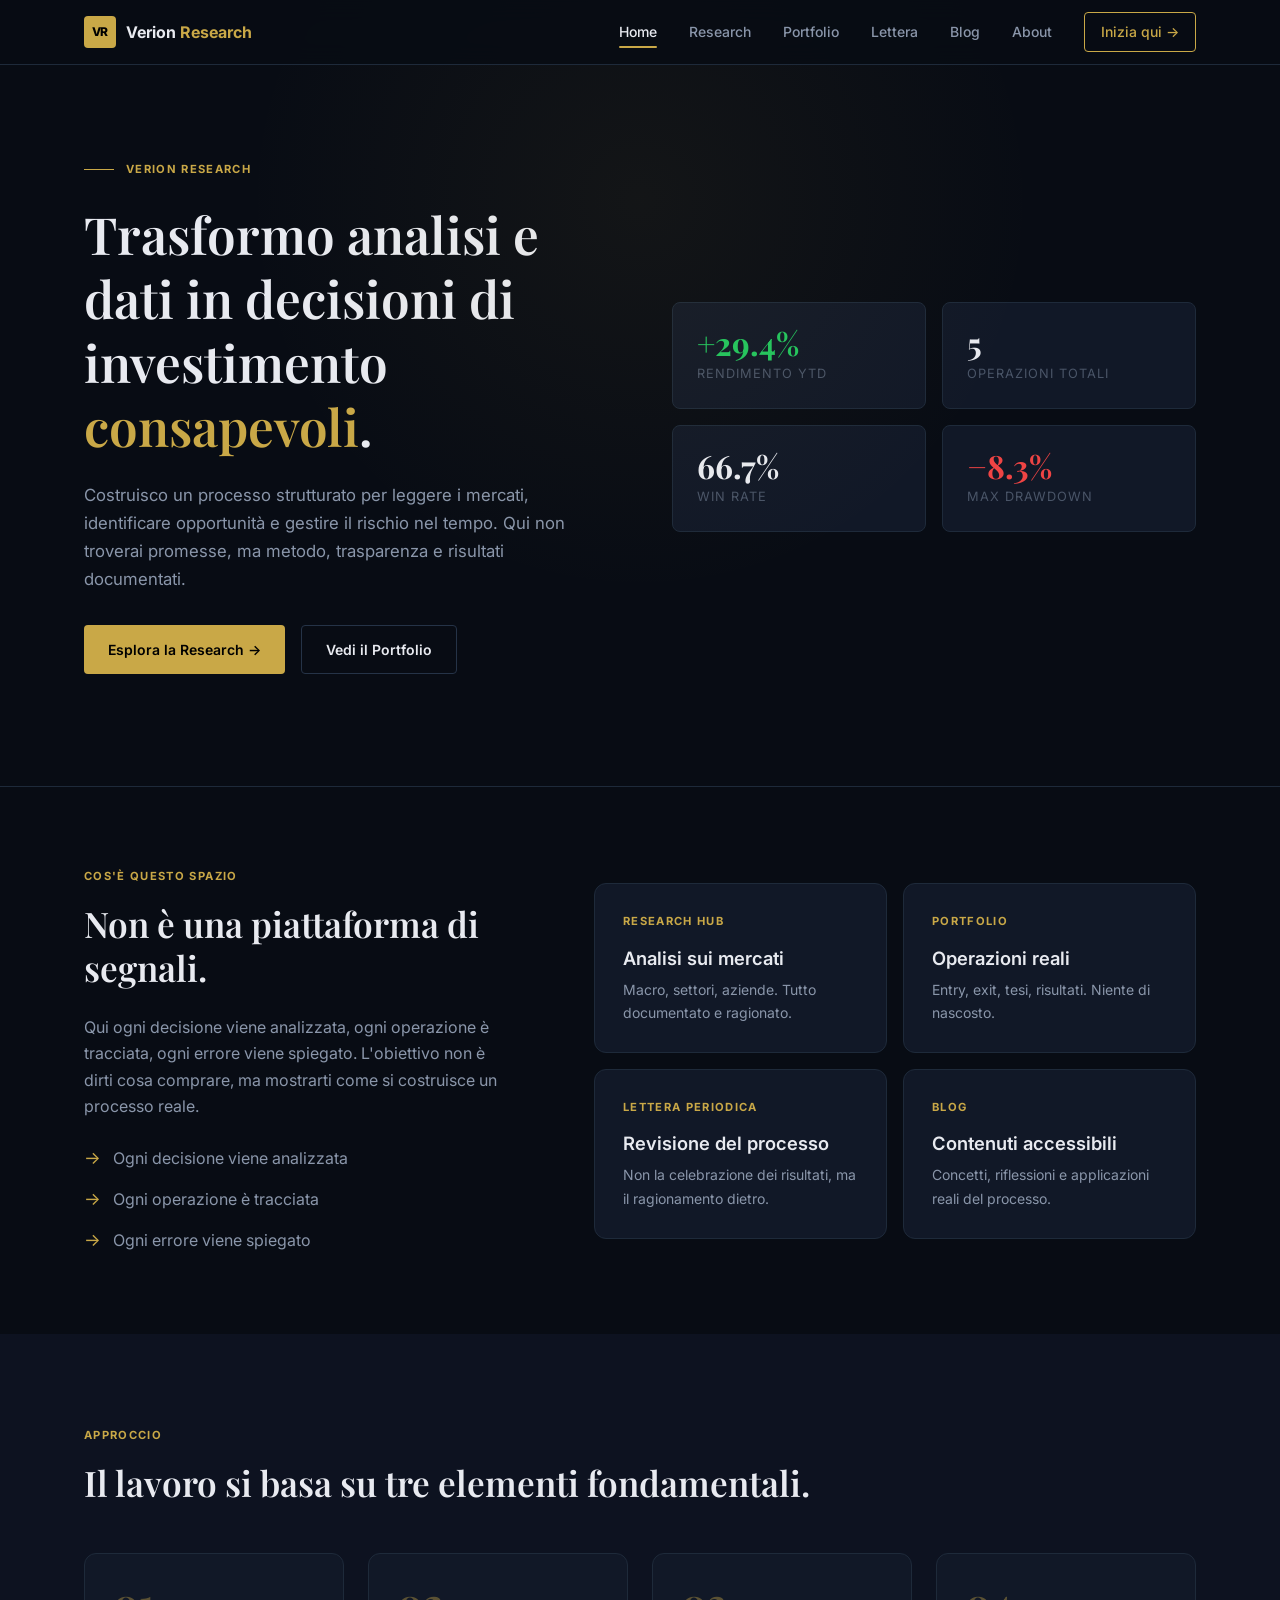
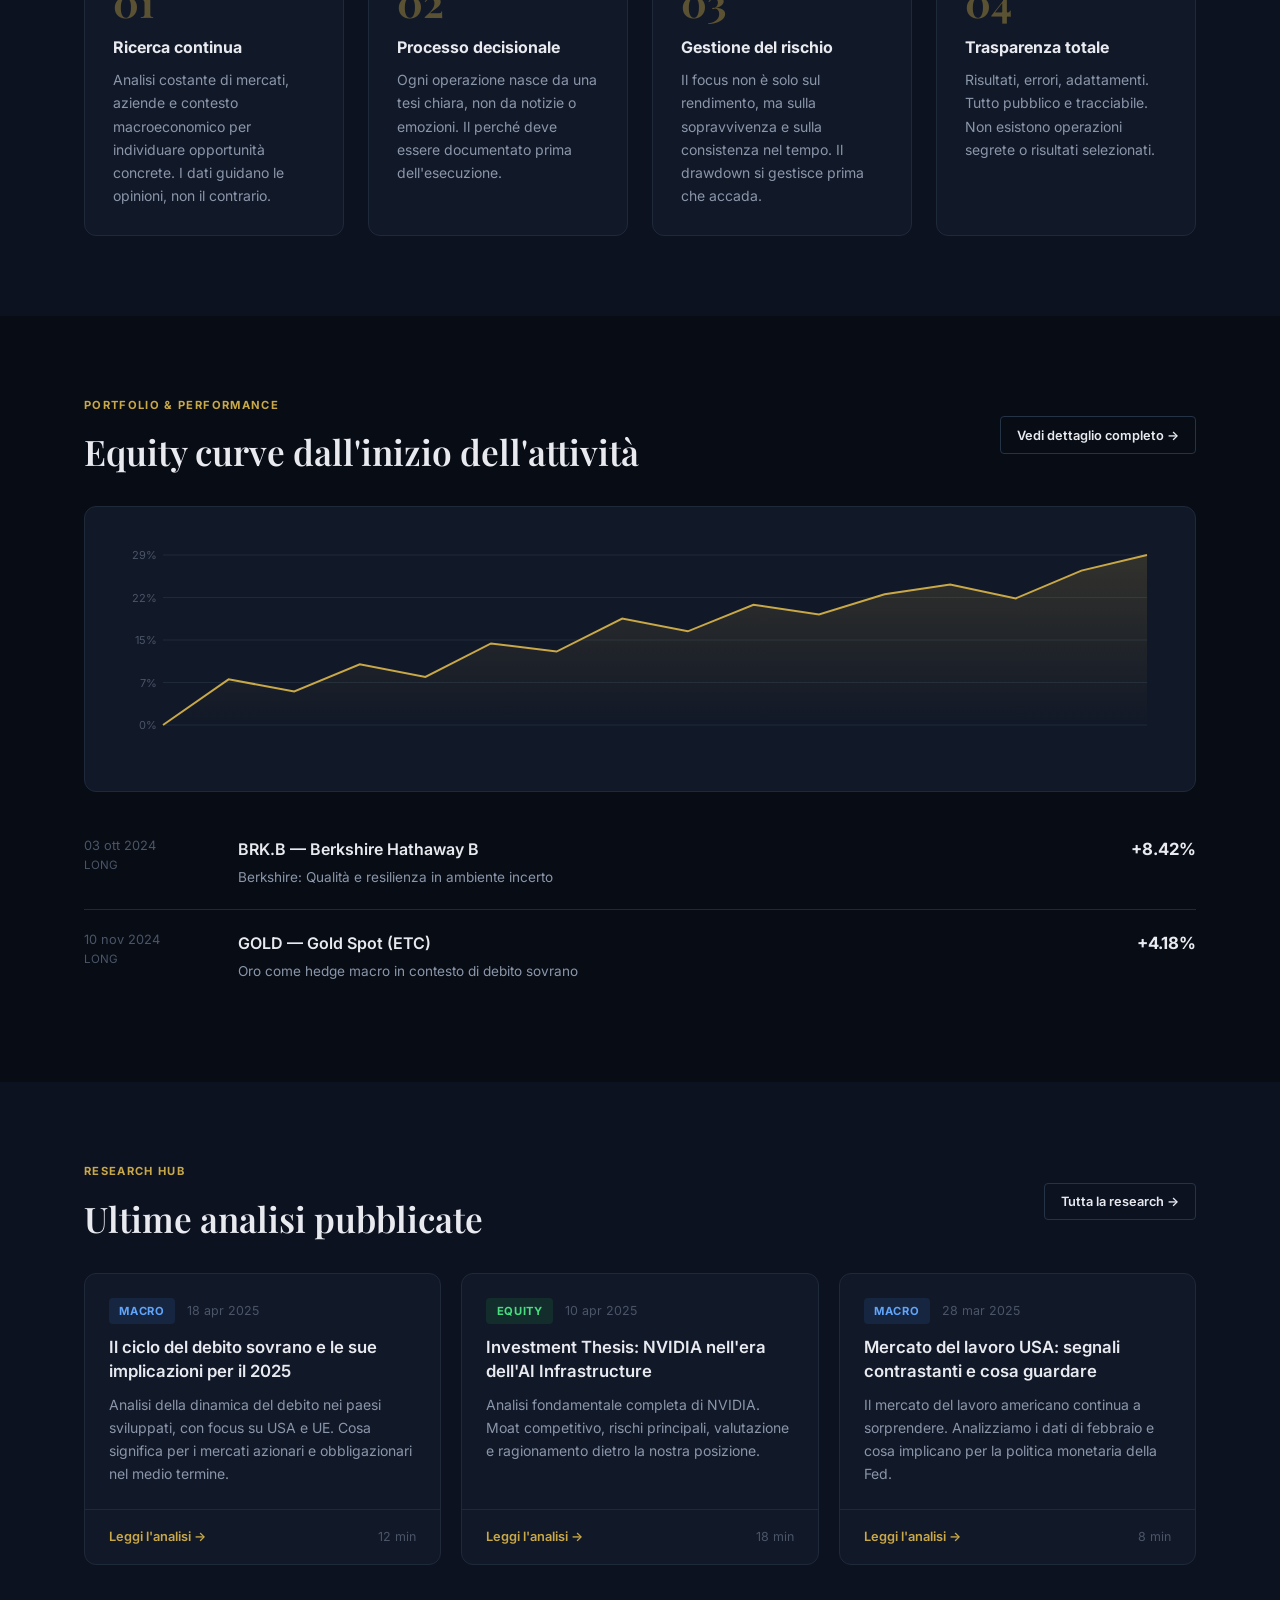
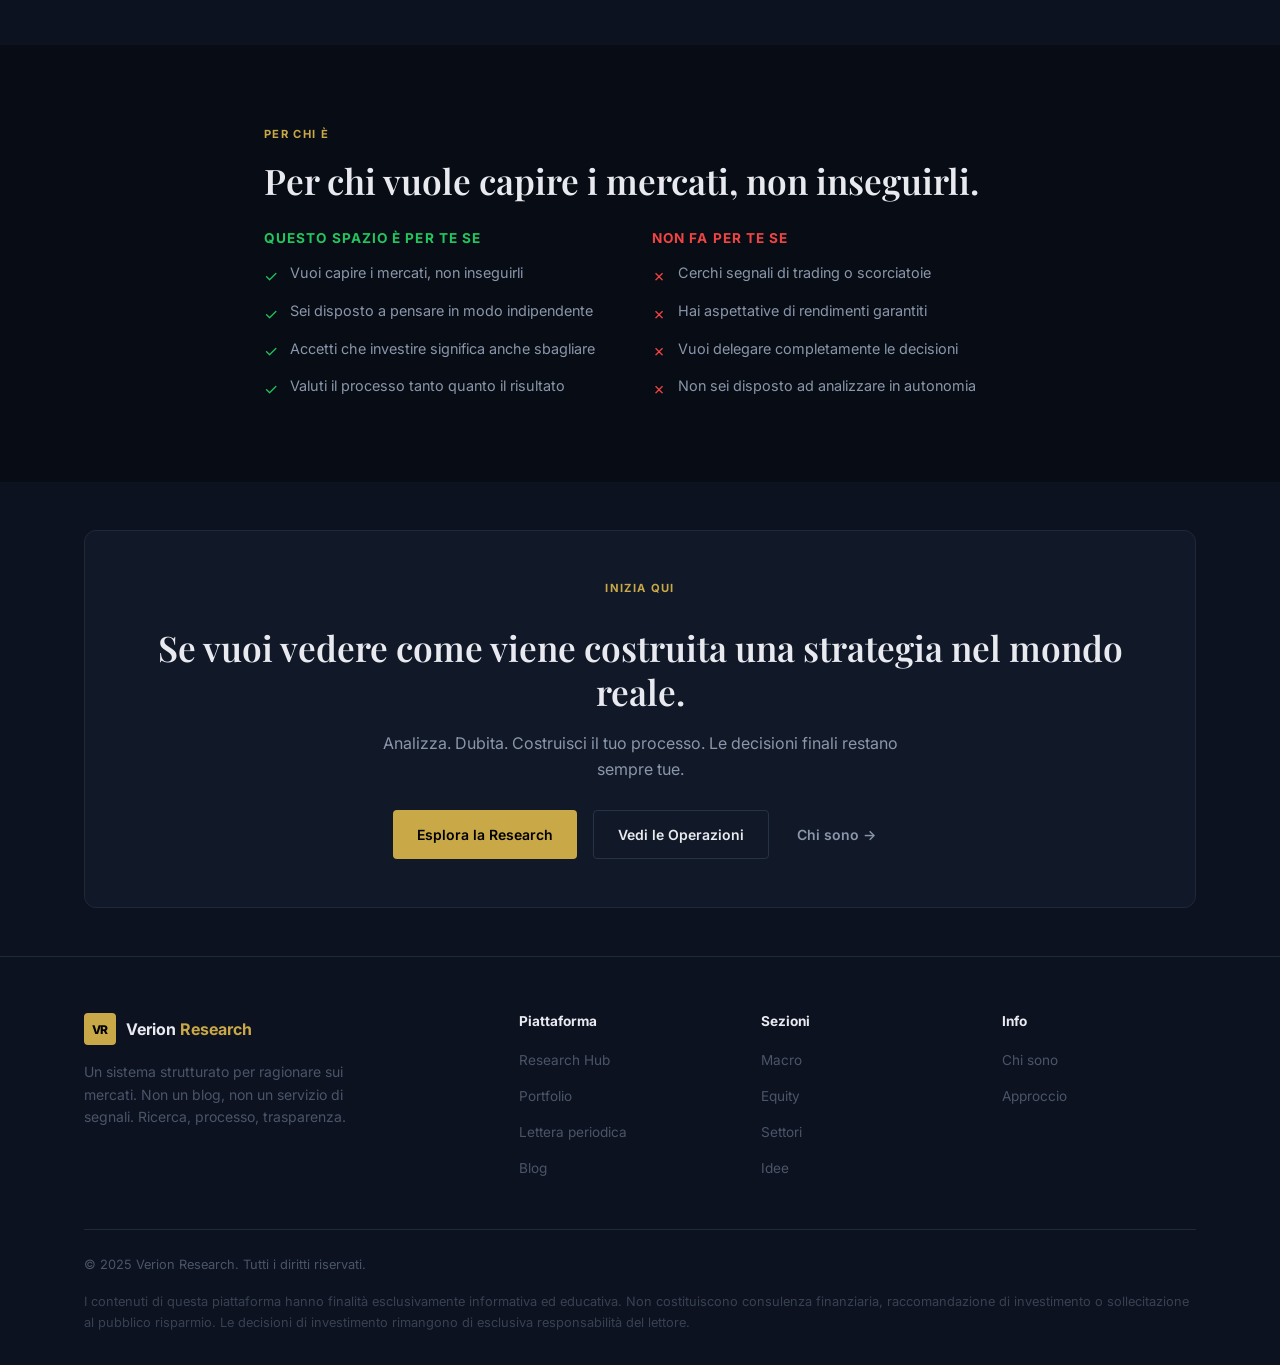
==== index.html @ 337a1dac "Initial commit: Verion Research platform Complete static site with Home, Research Hub, Portfolio, Ne" ====
<!DOCTYPE html>
<html lang="it">
<head>
  <meta charset="UTF-8">
  <meta name="viewport" content="width=device-width, initial-scale=1.0">
  <title>Verion Research — Analisi, Processo, Trasparenza</title>
  <meta name="description" content="Trasformo analisi e dati in decisioni di investimento consapevoli. Processo strutturato, trasparenza totale, risultati documentati.">
  <link rel="preconnect" href="https://fonts.googleapis.com">
  <link rel="preconnect" href="https://fonts.gstatic.com" crossorigin>
  <link href="https://fonts.googleapis.com/css2?family=Inter:wght@400;500;600;700&family=Playfair+Display:wght@600;700&display=swap" rel="stylesheet">
  <link rel="stylesheet" href="css/style.css">
</head>
<body>

<!-- ══ NAVBAR ══ -->
<nav class="navbar">
  <div class="container navbar__inner">
    <a href="index.html" class="navbar__logo">
      <div class="navbar__logo-mark">VR</div>
      <span class="navbar__brand">Verion <span>Research</span></span>
    </a>
    <div class="navbar__links">
      <a href="index.html">Home</a>
      <a href="research.html">Research</a>
      <a href="portfolio.html">Portfolio</a>
      <a href="newsletter.html">Lettera</a>
      <a href="blog.html">Blog</a>
      <a href="about.html">About</a>
      <a href="research.html" class="navbar__cta">Inizia qui →</a>
    </div>
    <button class="navbar__toggle" aria-label="Apri menu" aria-expanded="false">
      <span></span><span></span><span></span>
    </button>
  </div>
</nav>

<!-- ══ HERO ══ -->
<section class="hero">
  <div class="container hero__grid">
    <div class="hero__content">
      <div class="hero__eyebrow">
        <span class="label">Verion Research</span>
      </div>
      <h1 class="hero__title">
        Trasformo analisi e dati in decisioni di investimento <em>consapevoli</em>.
      </h1>
      <p class="hero__desc">
        Costruisco un processo strutturato per leggere i mercati, identificare opportunità e gestire il rischio nel tempo.
        Qui non troverai promesse, ma metodo, trasparenza e risultati documentati.
      </p>
      <div class="hero__actions">
        <a href="research.html" class="btn btn--primary">Esplora la Research →</a>
        <a href="portfolio.html" class="btn btn--outline">Vedi il Portfolio</a>
      </div>
    </div>
    <div>
      <div class="hero__stats">
        <div class="hero__stat-card">
          <div class="hero__stat-value positive" id="hs-return">+29.4%</div>
          <div class="hero__stat-label">Rendimento YTD</div>
        </div>
        <div class="hero__stat-card">
          <div class="hero__stat-value" id="hs-ops">5</div>
          <div class="hero__stat-label">Operazioni totali</div>
        </div>
        <div class="hero__stat-card">
          <div class="hero__stat-value" id="hs-wr">66.7%</div>
          <div class="hero__stat-label">Win rate</div>
        </div>
        <div class="hero__stat-card">
          <div class="hero__stat-value negative" id="hs-dd">−8.3%</div>
          <div class="hero__stat-label">Max drawdown</div>
        </div>
      </div>
    </div>
  </div>
</section>

<!-- ══ WHAT YOU FIND ══ -->
<section class="section" style="border-top:1px solid var(--border)">
  <div class="container">
    <div style="display:grid;grid-template-columns:1fr 1.4fr;gap:5rem;align-items:center">
      <div>
        <p class="label mb-2">Cos'è questo spazio</p>
        <h2>Non è una piattaforma di segnali.</h2>
        <p class="mt-3">
          Qui ogni decisione viene analizzata, ogni operazione è tracciata, ogni errore viene spiegato.
          L'obiettivo non è dirti cosa comprare, ma mostrarti come si costruisce un processo reale.
        </p>
        <div class="mt-3" style="display:flex;flex-direction:column;gap:.75rem">
          <div style="display:flex;align-items:center;gap:.75rem">
            <span style="color:var(--accent);font-size:1.1rem">→</span>
            <span style="color:var(--text-secondary)">Ogni decisione viene analizzata</span>
          </div>
          <div style="display:flex;align-items:center;gap:.75rem">
            <span style="color:var(--accent);font-size:1.1rem">→</span>
            <span style="color:var(--text-secondary)">Ogni operazione è tracciata</span>
          </div>
          <div style="display:flex;align-items:center;gap:.75rem">
            <span style="color:var(--accent);font-size:1.1rem">→</span>
            <span style="color:var(--text-secondary)">Ogni errore viene spiegato</span>
          </div>
        </div>
      </div>
      <div class="card-grid card-grid--2" style="gap:1rem">
        <div class="card">
          <div class="label mb-2">Research Hub</div>
          <h3 style="margin-bottom:.5rem">Analisi sui mercati</h3>
          <p style="font-size:.875rem;max-width:100%">Macro, settori, aziende. Tutto documentato e ragionato.</p>
        </div>
        <div class="card">
          <div class="label mb-2">Portfolio</div>
          <h3 style="margin-bottom:.5rem">Operazioni reali</h3>
          <p style="font-size:.875rem;max-width:100%">Entry, exit, tesi, risultati. Niente di nascosto.</p>
        </div>
        <div class="card">
          <div class="label mb-2">Lettera periodica</div>
          <h3 style="margin-bottom:.5rem">Revisione del processo</h3>
          <p style="font-size:.875rem;max-width:100%">Non la celebrazione dei risultati, ma il ragionamento dietro.</p>
        </div>
        <div class="card">
          <div class="label mb-2">Blog</div>
          <h3 style="margin-bottom:.5rem">Contenuti accessibili</h3>
          <p style="font-size:.875rem;max-width:100%">Concetti, riflessioni e applicazioni reali del processo.</p>
        </div>
      </div>
    </div>
  </div>
</section>

<!-- ══ PHILOSOPHY PILLARS ══ -->
<section class="section" style="background:var(--bg-secondary)">
  <div class="container">
    <div class="section-header">
      <p class="label">Approccio</p>
      <h2 class="mt-2">Il lavoro si basa su tre elementi fondamentali.</h2>
    </div>
    <div class="pillars">
      <div class="pillar">
        <div class="pillar__num">01</div>
        <div class="pillar__title">Ricerca continua</div>
        <div class="pillar__desc">Analisi costante di mercati, aziende e contesto macroeconomico per individuare opportunità concrete. I dati guidano le opinioni, non il contrario.</div>
      </div>
      <div class="pillar">
        <div class="pillar__num">02</div>
        <div class="pillar__title">Processo decisionale</div>
        <div class="pillar__desc">Ogni operazione nasce da una tesi chiara, non da notizie o emozioni. Il perché deve essere documentato prima dell'esecuzione.</div>
      </div>
      <div class="pillar">
        <div class="pillar__num">03</div>
        <div class="pillar__title">Gestione del rischio</div>
        <div class="pillar__desc">Il focus non è solo sul rendimento, ma sulla sopravvivenza e sulla consistenza nel tempo. Il drawdown si gestisce prima che accada.</div>
      </div>
      <div class="pillar">
        <div class="pillar__num">04</div>
        <div class="pillar__title">Trasparenza totale</div>
        <div class="pillar__desc">Risultati, errori, adattamenti. Tutto pubblico e tracciabile. Non esistono operazioni segrete o risultati selezionati.</div>
      </div>
    </div>
  </div>
</section>

<!-- ══ EQUITY CURVE PREVIEW ══ -->
<section class="section">
  <div class="container">
    <div style="display:flex;align-items:center;justify-content:space-between;margin-bottom:2rem;flex-wrap:wrap;gap:1rem">
      <div>
        <p class="label">Portfolio &amp; Performance</p>
        <h2 class="mt-2">Equity curve dall'inizio dell'attività</h2>
      </div>
      <a href="portfolio.html" class="btn btn--outline btn--sm">Vedi dettaglio completo →</a>
    </div>
    <div class="chart-container">
      <svg id="equity-curve" class="equity-svg"></svg>
    </div>
    <div style="margin-top:1.5rem">
      <div id="home-positions">
        <div class="chart-placeholder">Caricamento posizioni aperte…</div>
      </div>
    </div>
  </div>
</section>

<!-- ══ RECENT RESEARCH ══ -->
<section class="section" style="background:var(--bg-secondary)">
  <div class="container">
    <div style="display:flex;align-items:center;justify-content:space-between;margin-bottom:2rem;flex-wrap:wrap;gap:1rem">
      <div>
        <p class="label">Research Hub</p>
        <h2 class="mt-2">Ultime analisi pubblicate</h2>
      </div>
      <a href="research.html" class="btn btn--outline btn--sm">Tutta la research →</a>
    </div>
    <div class="card-grid card-grid--3" id="home-articles">
      <!-- Loaded via JS -->
      <div class="chart-placeholder" style="height:200px;grid-column:1/-1">Caricamento articoli…</div>
    </div>
  </div>
</section>

<!-- ══ FOR WHOM ══ -->
<section class="section">
  <div class="container" style="max-width:800px">
    <p class="label mb-2">Per chi è</p>
    <h2 style="margin-bottom:1.5rem">Per chi vuole capire i mercati, non inseguirli.</h2>
    <div style="display:grid;grid-template-columns:1fr 1fr;gap:1.5rem">
      <div>
        <div style="color:var(--positive);font-weight:700;margin-bottom:.75rem;font-size:.85rem;text-transform:uppercase;letter-spacing:.08em">Questo spazio è per te se</div>
        <div style="display:flex;flex-direction:column;gap:.6rem">
          <div style="display:flex;gap:.75rem;align-items:flex-start">
            <span style="color:var(--positive);margin-top:.1rem">✓</span>
            <span style="color:var(--text-secondary);font-size:.9rem">Vuoi capire i mercati, non inseguirli</span>
          </div>
          <div style="display:flex;gap:.75rem;align-items:flex-start">
            <span style="color:var(--positive);margin-top:.1rem">✓</span>
            <span style="color:var(--text-secondary);font-size:.9rem">Sei disposto a pensare in modo indipendente</span>
          </div>
          <div style="display:flex;gap:.75rem;align-items:flex-start">
            <span style="color:var(--positive);margin-top:.1rem">✓</span>
            <span style="color:var(--text-secondary);font-size:.9rem">Accetti che investire significa anche sbagliare</span>
          </div>
          <div style="display:flex;gap:.75rem;align-items:flex-start">
            <span style="color:var(--positive);margin-top:.1rem">✓</span>
            <span style="color:var(--text-secondary);font-size:.9rem">Valuti il processo tanto quanto il risultato</span>
          </div>
        </div>
      </div>
      <div>
        <div style="color:var(--negative);font-weight:700;margin-bottom:.75rem;font-size:.85rem;text-transform:uppercase;letter-spacing:.08em">Non fa per te se</div>
        <div style="display:flex;flex-direction:column;gap:.6rem">
          <div style="display:flex;gap:.75rem;align-items:flex-start">
            <span style="color:var(--negative);margin-top:.1rem">✗</span>
            <span style="color:var(--text-secondary);font-size:.9rem">Cerchi segnali di trading o scorciatoie</span>
          </div>
          <div style="display:flex;gap:.75rem;align-items:flex-start">
            <span style="color:var(--negative);margin-top:.1rem">✗</span>
            <span style="color:var(--text-secondary);font-size:.9rem">Hai aspettative di rendimenti garantiti</span>
          </div>
          <div style="display:flex;gap:.75rem;align-items:flex-start">
            <span style="color:var(--negative);margin-top:.1rem">✗</span>
            <span style="color:var(--text-secondary);font-size:.9rem">Vuoi delegare completamente le decisioni</span>
          </div>
          <div style="display:flex;gap:.75rem;align-items:flex-start">
            <span style="color:var(--negative);margin-top:.1rem">✗</span>
            <span style="color:var(--text-secondary);font-size:.9rem">Non sei disposto ad analizzare in autonomia</span>
          </div>
        </div>
      </div>
    </div>
  </div>
</section>

<!-- ══ CTA ══ -->
<section class="section--sm" style="background:var(--bg-secondary)">
  <div class="container">
    <div class="cta-banner">
      <p class="label mb-2">Inizia qui</p>
      <h2>Se vuoi vedere come viene costruita una strategia nel mondo reale.</h2>
      <p>Analizza. Dubita. Costruisci il tuo processo. Le decisioni finali restano sempre tue.</p>
      <div class="cta-banner__actions">
        <a href="research.html" class="btn btn--primary">Esplora la Research</a>
        <a href="portfolio.html" class="btn btn--outline">Vedi le Operazioni</a>
        <a href="about.html" class="btn btn--ghost">Chi sono →</a>
      </div>
    </div>
  </div>
</section>

<!-- ══ FOOTER ══ -->
<footer class="footer">
  <div class="container">
    <div class="footer__grid">
      <div class="footer__brand">
        <div class="footer__logo">
          <div class="navbar__logo-mark">VR</div>
          <span class="navbar__brand">Verion <span>Research</span></span>
        </div>
        <p class="footer__tagline">
          Un sistema strutturato per ragionare sui mercati. Non un blog, non un servizio di segnali. Ricerca, processo, trasparenza.
        </p>
      </div>
      <div class="footer__col">
        <h4>Piattaforma</h4>
        <ul>
          <li><a href="research.html">Research Hub</a></li>
          <li><a href="portfolio.html">Portfolio</a></li>
          <li><a href="newsletter.html">Lettera periodica</a></li>
          <li><a href="blog.html">Blog</a></li>
        </ul>
      </div>
      <div class="footer__col">
        <h4>Sezioni</h4>
        <ul>
          <li><a href="research.html#macro">Macro</a></li>
          <li><a href="research.html#equity">Equity</a></li>
          <li><a href="research.html#sector">Settori</a></li>
          <li><a href="research.html#idea">Idee</a></li>
        </ul>
      </div>
      <div class="footer__col">
        <h4>Info</h4>
        <ul>
          <li><a href="about.html">Chi sono</a></li>
          <li><a href="about.html#approccio">Approccio</a></li>
        </ul>
      </div>
    </div>
    <div class="footer__bottom">
      <p>© 2025 Verion Research. Tutti i diritti riservati.</p>
      <p class="footer__disclaimer">
        I contenuti di questa piattaforma hanno finalità esclusivamente informativa ed educativa. Non costituiscono consulenza finanziaria, raccomandazione di investimento o sollecitazione al pubblico risparmio. Le decisioni di investimento rimangono di esclusiva responsabilità del lettore.
      </p>
    </div>
  </div>
</footer>

<script src="js/components.js"></script>
<script src="js/main.js"></script>
</body>
</html>
---- css/style.css ----
/* ============================================================
   VERION RESEARCH — Design System
   ============================================================ */

:root {
  --bg-primary:     #080c14;
  --bg-secondary:   #0d1220;
  --bg-card:        #111827;
  --bg-card-hover:  #172035;
  --accent:         #c9a847;
  --accent-light:   #e2c46a;
  --accent-dim:     rgba(201,168,71,.12);
  --text-primary:   #e8eaf0;
  --text-secondary: #8a96aa;
  --text-muted:     #4a5568;
  --border:         #1e2a3a;
  --border-light:   #253347;
  --positive:       #22c55e;
  --negative:       #ef4444;
  --neutral:        #94a3b8;
  --radius-sm:      4px;
  --radius:         8px;
  --radius-lg:      12px;
  --transition:     0.22s ease;
  --max-width:      1160px;
  --font-sans:      'Inter', system-ui, -apple-system, sans-serif;
  --font-serif:     'Playfair Display', Georgia, serif;
}

/* ── Reset ── */
*, *::before, *::after { box-sizing: border-box; margin: 0; padding: 0; }
html { scroll-behavior: smooth; font-size: 16px; }
body {
  font-family: var(--font-sans);
  background: var(--bg-primary);
  color: var(--text-primary);
  line-height: 1.65;
  -webkit-font-smoothing: antialiased;
}
img { display: block; max-width: 100%; }
a { color: inherit; text-decoration: none; }
ul { list-style: none; }

/* ── Typography ── */
h1, h2, h3, h4, h5 { line-height: 1.25; font-weight: 600; }
h1 { font-family: var(--font-serif); font-size: clamp(2rem, 5vw, 3.2rem); }
h2 { font-family: var(--font-serif); font-size: clamp(1.5rem, 3vw, 2.2rem); }
h3 { font-size: 1.15rem; }
p  { color: var(--text-secondary); max-width: 68ch; }

.label {
  font-size: .7rem;
  font-weight: 700;
  letter-spacing: .12em;
  text-transform: uppercase;
  color: var(--accent);
}

/* ── Layout ── */
.container { max-width: var(--max-width); margin: 0 auto; padding: 0 1.5rem; }
.section    { padding: 5rem 0; }
.section--sm { padding: 3rem 0; }
.section--lg { padding: 7rem 0; }

/* ── Navbar ── */
.navbar {
  position: fixed;
  top: 0; left: 0; right: 0;
  z-index: 100;
  background: rgba(8,12,20,.92);
  border-bottom: 1px solid var(--border);
  backdrop-filter: blur(12px);
  -webkit-backdrop-filter: blur(12px);
}
.navbar__inner {
  display: flex;
  align-items: center;
  justify-content: space-between;
  height: 64px;
}
.navbar__logo {
  display: flex;
  align-items: center;
  gap: .6rem;
}
.navbar__logo-mark {
  width: 32px; height: 32px;
  background: var(--accent);
  border-radius: var(--radius-sm);
  display: flex; align-items: center; justify-content: center;
  font-weight: 800; font-size: .75rem; color: #000;
  letter-spacing: -.02em;
  flex-shrink: 0;
}
.navbar__brand { font-weight: 700; font-size: 1rem; color: var(--text-primary); }
.navbar__brand span { color: var(--accent); }

.navbar__links {
  display: flex;
  align-items: center;
  gap: 2rem;
}
.navbar__links a {
  font-size: .875rem;
  font-weight: 500;
  color: var(--text-secondary);
  transition: color var(--transition);
  position: relative;
}
.navbar__links a:hover,
.navbar__links a.active { color: var(--text-primary); }
.navbar__links a.active::after {
  content: '';
  position: absolute;
  bottom: -4px; left: 0; right: 0;
  height: 2px;
  background: var(--accent);
  border-radius: 1px;
}

.navbar__cta {
  font-size: .8rem;
  font-weight: 600;
  padding: .45rem 1rem;
  border: 1px solid var(--accent);
  border-radius: var(--radius-sm);
  color: var(--accent) !important;
  transition: background var(--transition), color var(--transition);
}
.navbar__cta:hover { background: var(--accent); color: #000 !important; }

.navbar__toggle {
  display: none;
  background: none; border: none; cursor: pointer;
  flex-direction: column; gap: 5px; padding: 4px;
}
.navbar__toggle span {
  display: block; width: 22px; height: 2px;
  background: var(--text-primary);
  border-radius: 1px;
  transition: transform var(--transition), opacity var(--transition);
}

/* ── Hero ── */
.hero {
  padding: 10rem 0 7rem;
  position: relative;
  overflow: hidden;
}
.hero::before {
  content: '';
  position: absolute;
  top: -200px; left: 50%; transform: translateX(-50%);
  width: 800px; height: 800px;
  background: radial-gradient(circle, rgba(201,168,71,.06) 0%, transparent 70%);
  pointer-events: none;
}
.hero__grid {
  display: grid;
  grid-template-columns: 1fr 1fr;
  gap: 4rem;
  align-items: center;
}
.hero__eyebrow {
  display: flex; align-items: center; gap: .75rem;
  margin-bottom: 1.5rem;
}
.hero__eyebrow::before {
  content: '';
  display: block; width: 30px; height: 1px;
  background: var(--accent);
}
.hero__title { margin-bottom: 1.5rem; }
.hero__title em { font-style: normal; color: var(--accent); }
.hero__desc { font-size: 1.05rem; margin-bottom: 2rem; }
.hero__actions { display: flex; gap: 1rem; flex-wrap: wrap; }

.hero__stats {
  display: grid;
  grid-template-columns: 1fr 1fr;
  gap: 1rem;
}
.hero__stat-card {
  background: var(--bg-card);
  border: 1px solid var(--border);
  border-radius: var(--radius);
  padding: 1.5rem;
  transition: border-color var(--transition);
}
.hero__stat-card:hover { border-color: var(--border-light); }
.hero__stat-value {
  font-family: var(--font-serif);
  font-size: 2rem;
  font-weight: 700;
  color: var(--text-primary);
  line-height: 1;
  margin-bottom: .25rem;
}
.hero__stat-value.positive { color: var(--positive); }
.hero__stat-value.negative { color: var(--negative); }
.hero__stat-label { font-size: .8rem; color: var(--text-muted); text-transform: uppercase; letter-spacing: .08em; }

/* ── Buttons ── */
.btn {
  display: inline-flex; align-items: center; gap: .5rem;
  font-family: var(--font-sans);
  font-size: .875rem; font-weight: 600;
  padding: .75rem 1.5rem;
  border-radius: var(--radius-sm);
  cursor: pointer; border: none;
  transition: all var(--transition);
  white-space: nowrap;
}
.btn--primary {
  background: var(--accent);
  color: #000;
}
.btn--primary:hover { background: var(--accent-light); }
.btn--outline {
  background: transparent;
  border: 1px solid var(--border-light);
  color: var(--text-primary);
}
.btn--outline:hover { border-color: var(--accent); color: var(--accent); }
.btn--ghost {
  background: transparent;
  color: var(--text-secondary);
  padding: .5rem .75rem;
}
.btn--ghost:hover { color: var(--text-primary); }
.btn--sm { font-size: .8rem; padding: .45rem 1rem; }

/* ── Section Header ── */
.section-header { margin-bottom: 3rem; }
.section-header p { margin-top: .75rem; }

/* ── Cards ── */
.card {
  background: var(--bg-card);
  border: 1px solid var(--border);
  border-radius: var(--radius-lg);
  padding: 1.75rem;
  transition: border-color var(--transition), transform var(--transition);
}
.card:hover { border-color: var(--border-light); transform: translateY(-2px); }

.card-grid { display: grid; gap: 1.25rem; }
.card-grid--2 { grid-template-columns: repeat(2, 1fr); }
.card-grid--3 { grid-template-columns: repeat(3, 1fr); }
.card-grid--4 { grid-template-columns: repeat(4, 1fr); }

/* ── Article / Research Card ── */
.article-card {
  background: var(--bg-card);
  border: 1px solid var(--border);
  border-radius: var(--radius-lg);
  overflow: hidden;
  transition: border-color var(--transition), transform var(--transition);
  display: flex; flex-direction: column;
}
.article-card:hover { border-color: var(--border-light); transform: translateY(-2px); }
.article-card__body { padding: 1.5rem; flex: 1; display: flex; flex-direction: column; }
.article-card__meta { display: flex; align-items: center; gap: .75rem; margin-bottom: .75rem; }
.article-card__date { font-size: .78rem; color: var(--text-muted); }
.article-card__title { font-size: 1.05rem; font-weight: 600; margin-bottom: .6rem; line-height: 1.4; color: var(--text-primary); }
.article-card__title:hover { color: var(--accent); }
.article-card__excerpt { font-size: .875rem; color: var(--text-secondary); flex: 1; }
.article-card__footer { padding: 1rem 1.5rem; border-top: 1px solid var(--border); display: flex; align-items: center; justify-content: space-between; }
.article-card__read { font-size: .8rem; font-weight: 600; color: var(--accent); display: flex; align-items: center; gap: .35rem; }

/* ── Tags / Badges ── */
.tag {
  display: inline-flex; align-items: center;
  font-size: .7rem; font-weight: 700;
  letter-spacing: .06em; text-transform: uppercase;
  padding: .25rem .65rem;
  border-radius: var(--radius-sm);
  background: var(--accent-dim);
  color: var(--accent);
}
.tag--macro  { background: rgba(59,130,246,.12); color: #60a5fa; }
.tag--sector { background: rgba(168,85,247,.12); color: #c084fc; }
.tag--equity { background: rgba(34,197,94,.12); color: #4ade80; }
.tag--idea   { background: rgba(249,115,22,.12); color: #fb923c; }
.tag--crypto { background: rgba(20,184,166,.12); color: #2dd4bf; }

/* ── Divider ── */
.divider {
  border: none;
  border-top: 1px solid var(--border);
  margin: 2rem 0;
}

/* ── Pill nav / Tabs ── */
.tab-nav {
  display: flex; gap: .5rem;
  border-bottom: 1px solid var(--border);
  margin-bottom: 2.5rem;
  overflow-x: auto;
  scrollbar-width: none;
}
.tab-nav::-webkit-scrollbar { display: none; }
.tab-btn {
  background: none; border: none; cursor: pointer;
  font-family: var(--font-sans);
  font-size: .875rem; font-weight: 500;
  color: var(--text-muted);
  padding: .65rem 1.1rem;
  position: relative;
  white-space: nowrap;
  transition: color var(--transition);
}
.tab-btn:hover { color: var(--text-secondary); }
.tab-btn.active {
  color: var(--text-primary);
}
.tab-btn.active::after {
  content: '';
  position: absolute;
  bottom: -1px; left: 0; right: 0;
  height: 2px; background: var(--accent);
  border-radius: 1px 1px 0 0;
}

/* ── Table ── */
.data-table {
  width: 100%;
  border-collapse: collapse;
  font-size: .875rem;
}
.data-table th {
  font-size: .72rem; font-weight: 700;
  letter-spacing: .1em; text-transform: uppercase;
  color: var(--text-muted);
  padding: .75rem 1rem;
  text-align: left;
  border-bottom: 1px solid var(--border);
  white-space: nowrap;
}
.data-table td {
  padding: 1rem;
  border-bottom: 1px solid var(--border);
  color: var(--text-secondary);
  vertical-align: middle;
}
.data-table tr:last-child td { border-bottom: none; }
.data-table tr:hover td { background: rgba(255,255,255,.02); }
.data-table .positive { color: var(--positive); font-weight: 600; }
.data-table .negative { color: var(--negative); font-weight: 600; }

/* ── Metric Cards ── */
.metric-card {
  background: var(--bg-card);
  border: 1px solid var(--border);
  border-radius: var(--radius);
  padding: 1.25rem 1.5rem;
}
.metric-card__label { font-size: .72rem; font-weight: 700; letter-spacing: .1em; text-transform: uppercase; color: var(--text-muted); margin-bottom: .5rem; }
.metric-card__value { font-family: var(--font-serif); font-size: 1.8rem; font-weight: 700; line-height: 1; color: var(--text-primary); }
.metric-card__value.positive { color: var(--positive); }
.metric-card__value.negative { color: var(--negative); }
.metric-card__sub { font-size: .78rem; color: var(--text-muted); margin-top: .35rem; }

/* ── Chart placeholder ── */
.chart-container {
  background: var(--bg-card);
  border: 1px solid var(--border);
  border-radius: var(--radius-lg);
  padding: 1.75rem;
}
.chart-placeholder {
  width: 100%; height: 240px;
  display: flex; align-items: center; justify-content: center;
  color: var(--text-muted); font-size: .875rem;
}

/* ── Timeline (operations log) ── */
.operation-row {
  display: grid;
  grid-template-columns: 130px 1fr auto;
  gap: 1.5rem;
  align-items: start;
  padding: 1.25rem 0;
  border-bottom: 1px solid var(--border);
}
.operation-row:last-child { border-bottom: none; }
.operation-date { font-size: .8rem; color: var(--text-muted); line-height: 1.6; }
.operation-name { font-weight: 600; color: var(--text-primary); margin-bottom: .25rem; }
.operation-thesis { font-size: .85rem; color: var(--text-secondary); }
.operation-pnl { text-align: right; font-weight: 700; font-size: 1.05rem; white-space: nowrap; }

/* ── Newsletter ── */
.letter-header {
  border-bottom: 1px solid var(--border);
  padding-bottom: 2rem;
  margin-bottom: 2rem;
}
.letter-meta { display: flex; align-items: center; gap: 1.5rem; color: var(--text-muted); font-size: .85rem; }
.letter-body { max-width: 72ch; }
.letter-body h3 { margin: 2rem 0 .75rem; color: var(--text-primary); }
.letter-body p  { margin-bottom: 1rem; }
.letter-body ul { padding-left: 1.25rem; list-style: disc; }
.letter-body ul li { color: var(--text-secondary); margin-bottom: .4rem; }
.letter-body blockquote {
  border-left: 3px solid var(--accent);
  padding-left: 1.25rem;
  margin: 1.5rem 0;
  color: var(--text-secondary);
  font-style: italic;
}

/* ── Philosophy pillars ── */
.pillars { display: grid; grid-template-columns: repeat(4, 1fr); gap: 1.5rem; }
.pillar {
  background: var(--bg-card);
  border: 1px solid var(--border);
  border-radius: var(--radius-lg);
  padding: 1.75rem;
}
.pillar__num {
  font-family: var(--font-serif);
  font-size: 2.5rem;
  font-weight: 700;
  color: var(--accent);
  opacity: .4;
  line-height: 1;
  margin-bottom: .75rem;
}
.pillar__title { font-size: 1rem; font-weight: 700; color: var(--text-primary); margin-bottom: .5rem; }
.pillar__desc { font-size: .875rem; color: var(--text-secondary); max-width: 100%; }

/* ── CTA Banner ── */
.cta-banner {
  background: var(--bg-card);
  border: 1px solid var(--border);
  border-radius: var(--radius-lg);
  padding: 3rem;
  text-align: center;
}
.cta-banner h2 { margin-bottom: 1rem; }
.cta-banner p  { margin: 0 auto 1.75rem; max-width: 52ch; }
.cta-banner__actions { display: flex; justify-content: center; gap: 1rem; flex-wrap: wrap; }

/* ── Footer ── */
.footer {
  background: var(--bg-secondary);
  border-top: 1px solid var(--border);
  padding: 3.5rem 0 2rem;
}
.footer__grid {
  display: grid;
  grid-template-columns: 2fr 1fr 1fr 1fr;
  gap: 3rem;
  margin-bottom: 3rem;
}
.footer__brand { max-width: 280px; }
.footer__logo { display: flex; align-items: center; gap: .6rem; margin-bottom: 1rem; }
.footer__tagline { font-size: .875rem; color: var(--text-muted); line-height: 1.6; }
.footer__col h4 { font-size: .85rem; font-weight: 700; color: var(--text-primary); margin-bottom: 1rem; }
.footer__col ul { display: flex; flex-direction: column; gap: .6rem; }
.footer__col ul a { font-size: .85rem; color: var(--text-muted); transition: color var(--transition); }
.footer__col ul a:hover { color: var(--accent); }
.footer__bottom {
  border-top: 1px solid var(--border);
  padding-top: 1.5rem;
  display: flex; align-items: center; justify-content: space-between;
  flex-wrap: wrap; gap: 1rem;
}
.footer__bottom p { font-size: .8rem; color: var(--text-muted); max-width: 100%; }
.footer__disclaimer { font-size: .75rem; color: var(--text-muted); opacity: .7; max-width: 100%; }

/* ── About ── */
.about-hero { padding: 8rem 0 5rem; }
.about-grid { display: grid; grid-template-columns: 1fr 1.6fr; gap: 5rem; align-items: start; }
.about-avatar {
  width: 100%; aspect-ratio: 4/5;
  background: var(--bg-card);
  border: 1px solid var(--border);
  border-radius: var(--radius-lg);
  display: flex; align-items: center; justify-content: center;
  color: var(--text-muted); font-size: .875rem;
}
.about-content h2 { margin-bottom: 1.25rem; }
.about-content p  { margin-bottom: 1rem; }
.about-values { display: grid; grid-template-columns: 1fr 1fr; gap: 1rem; margin-top: 2rem; }
.about-value {
  padding: 1.25rem;
  border: 1px solid var(--border);
  border-radius: var(--radius);
  background: var(--bg-card);
}
.about-value__title { font-weight: 700; margin-bottom: .35rem; font-size: .9rem; }
.about-value__desc { font-size: .82rem; color: var(--text-secondary); max-width: 100%; }

/* ── Page Hero (inner pages) ── */
.page-hero {
  padding: 8rem 0 4rem;
  border-bottom: 1px solid var(--border);
  margin-bottom: 4rem;
}
.page-hero h1 { margin-bottom: .75rem; }
.page-hero p  { font-size: 1.05rem; }

/* ── Search / Filter bar ── */
.filter-bar { display: flex; align-items: center; gap: .75rem; margin-bottom: 2rem; flex-wrap: wrap; }
.filter-btn {
  background: var(--bg-card); border: 1px solid var(--border);
  color: var(--text-secondary); font-size: .8rem; font-weight: 600;
  padding: .45rem 1rem; border-radius: 99px; cursor: pointer;
  transition: all var(--transition); font-family: var(--font-sans);
}
.filter-btn:hover, .filter-btn.active { border-color: var(--accent); color: var(--accent); background: var(--accent-dim); }

/* ── Equity Curve (SVG chart) ── */
.equity-svg { width: 100%; height: 220px; }
.equity-line { fill: none; stroke: var(--accent); stroke-width: 2; }
.equity-area { fill: url(#equityGrad); }
.equity-grid line { stroke: var(--border); stroke-width: 1; }
.equity-label { fill: var(--text-muted); font-size: 11px; font-family: var(--font-sans); }

/* ── Newsletter card ── */
.newsletter-card {
  background: var(--bg-card);
  border: 1px solid var(--border);
  border-radius: var(--radius-lg);
  padding: 1.75rem;
  display: flex; gap: 1.5rem;
  align-items: flex-start;
  transition: border-color var(--transition);
}
.newsletter-card:hover { border-color: var(--border-light); }
.newsletter-num {
  font-family: var(--font-serif); font-size: 2rem; font-weight: 700;
  color: var(--accent); opacity: .4; line-height: 1; flex-shrink: 0; min-width: 48px;
}
.newsletter-card h3 { font-size: 1rem; margin-bottom: .35rem; }
.newsletter-card p  { font-size: .875rem; max-width: 100%; }
.newsletter-card__meta { font-size: .78rem; color: var(--text-muted); margin-top: .6rem; }

/* ── Blog ── */
.blog-featured {
  display: grid; grid-template-columns: 1.5fr 1fr; gap: 1.5rem; margin-bottom: 1.5rem;
}
.blog-featured .article-card:first-child .article-card__title { font-size: 1.3rem; }

/* ── Utility ── */
.text-accent  { color: var(--accent); }
.text-muted   { color: var(--text-muted); }
.text-secondary { color: var(--text-secondary); }
.text-positive { color: var(--positive); }
.text-negative { color: var(--negative); }
.font-serif   { font-family: var(--font-serif); }
.mt-1 { margin-top: .5rem; }
.mt-2 { margin-top: 1rem; }
.mt-3 { margin-top: 1.5rem; }
.mb-2 { margin-bottom: 1rem; }
.mb-3 { margin-bottom: 1.5rem; }
.gap-1 { gap: .5rem; }
.flex { display: flex; }
.items-center { align-items: center; }
.justify-between { justify-content: space-between; }

/* ── Responsive ── */
@media (max-width: 1024px) {
  .pillars { grid-template-columns: repeat(2, 1fr); }
  .footer__grid { grid-template-columns: 1fr 1fr; }
  .hero__grid { grid-template-columns: 1fr; }
  .hero__stats { grid-template-columns: repeat(4, 1fr); }
  .about-grid { grid-template-columns: 1fr; }
  .about-avatar { max-height: 300px; }
  .blog-featured { grid-template-columns: 1fr; }
}
@media (max-width: 768px) {
  .navbar__links { display: none; flex-direction: column; position: absolute; top: 64px; left: 0; right: 0; background: var(--bg-secondary); border-bottom: 1px solid var(--border); padding: 1.5rem; gap: 1.25rem; }
  .navbar__links.open { display: flex; }
  .navbar__toggle { display: flex; }
  .navbar__cta { display: none; }
  .hero { padding: 7rem 0 4rem; }
  .hero__stats { grid-template-columns: 1fr 1fr; }
  .card-grid--2, .card-grid--3, .card-grid--4 { grid-template-columns: 1fr; }
  .pillars { grid-template-columns: 1fr; }
  .footer__grid { grid-template-columns: 1fr; gap: 2rem; }
  .operation-row { grid-template-columns: 1fr; gap: .5rem; }
  .about-values { grid-template-columns: 1fr; }
}
@media (max-width: 480px) {
  :root { font-size: 15px; }
  .hero__stats { grid-template-columns: 1fr; }
  .cta-banner { padding: 2rem 1.25rem; }
}
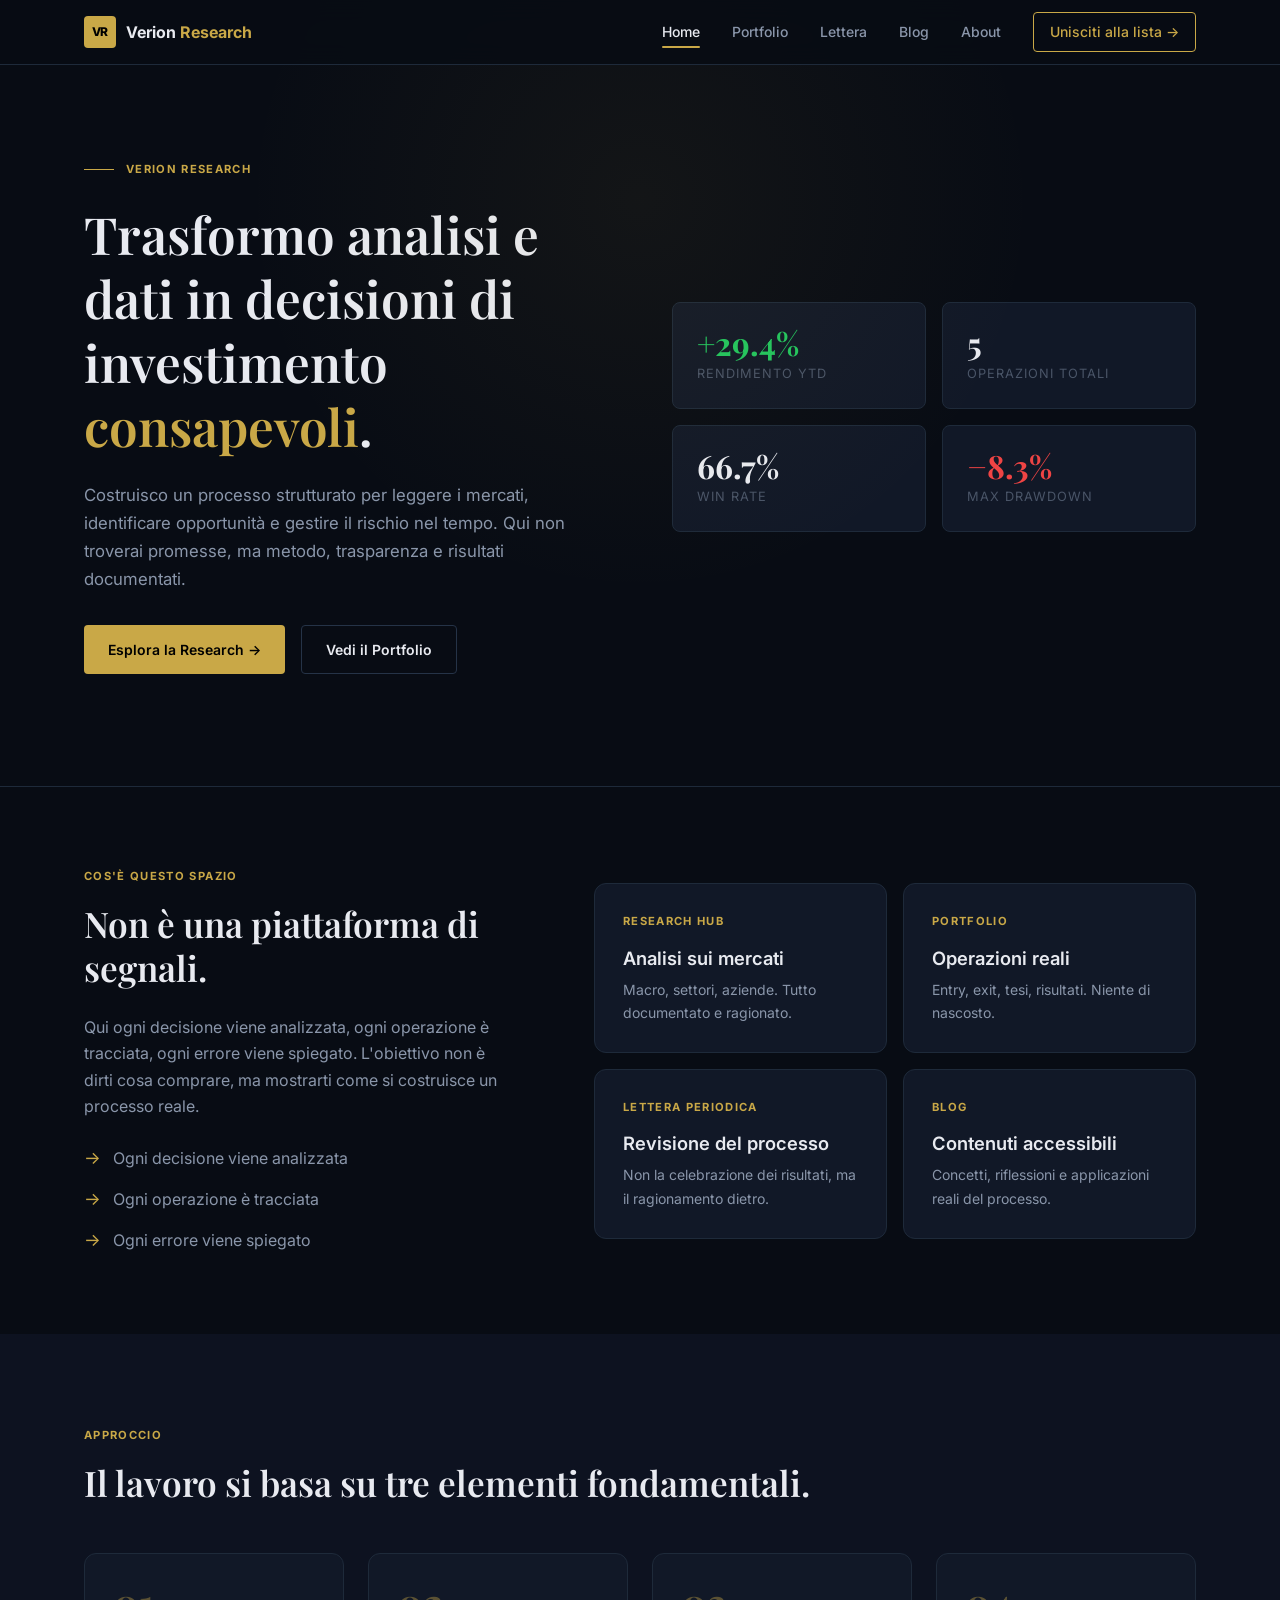
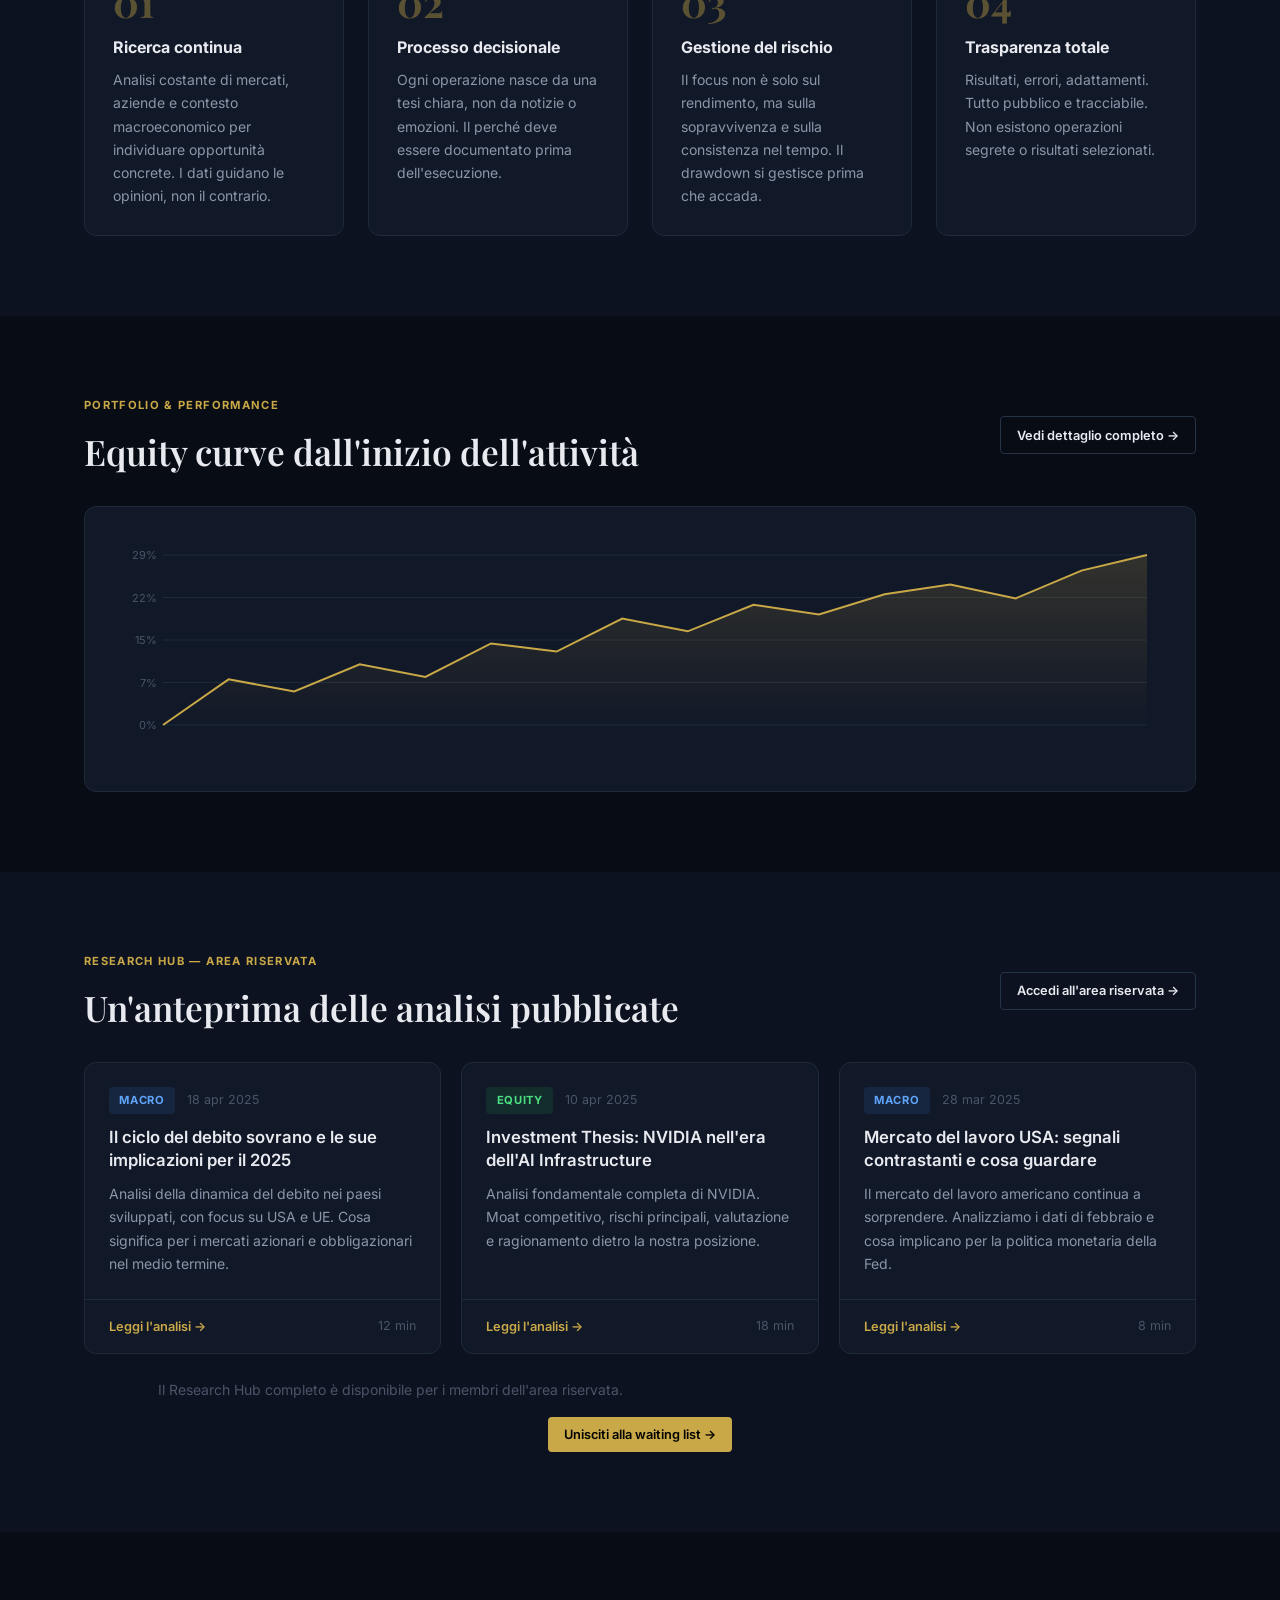
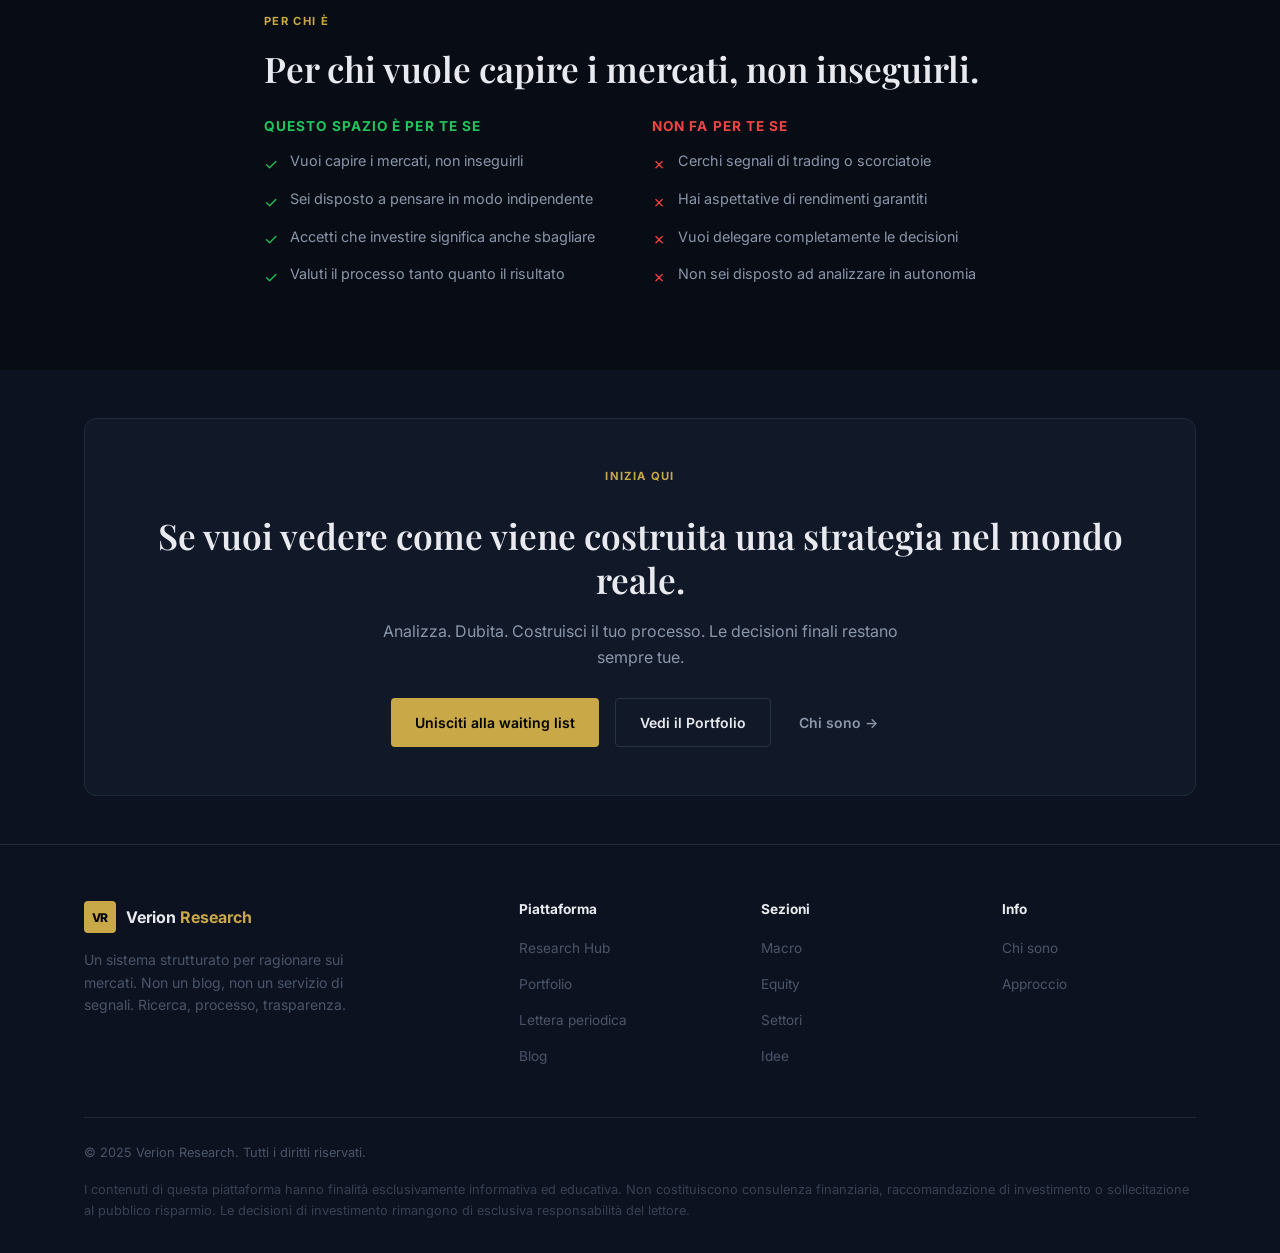
==== commit 878c3092: "Add waiting list, lock operations log, update all navbars" ====
--- a/index.html
+++ b/index.html
@@ -21,12 +21,11 @@
     </a>
     <div class="navbar__links">
       <a href="index.html">Home</a>
-      <a href="research.html">Research</a>
       <a href="portfolio.html">Portfolio</a>
       <a href="newsletter.html">Lettera</a>
       <a href="blog.html">Blog</a>
       <a href="about.html">About</a>
-      <a href="research.html" class="navbar__cta">Inizia qui →</a>
+      <a href="waiting-list.html" class="navbar__cta">Unisciti alla lista →</a>
     </div>
     <button class="navbar__toggle" aria-label="Apri menu" aria-expanded="false">
       <span></span><span></span><span></span>
@@ -173,11 +172,6 @@
     <div class="chart-container">
       <svg id="equity-curve" class="equity-svg"></svg>
     </div>
-    <div style="margin-top:1.5rem">
-      <div id="home-positions">
-        <div class="chart-placeholder">Caricamento posizioni aperte…</div>
-      </div>
-    </div>
   </div>
 </section>
 
@@ -186,14 +180,17 @@
   <div class="container">
     <div style="display:flex;align-items:center;justify-content:space-between;margin-bottom:2rem;flex-wrap:wrap;gap:1rem">
       <div>
-        <p class="label">Research Hub</p>
-        <h2 class="mt-2">Ultime analisi pubblicate</h2>
-      </div>
-      <a href="research.html" class="btn btn--outline btn--sm">Tutta la research →</a>
+        <p class="label">Research Hub — Area riservata</p>
+        <h2 class="mt-2">Un'anteprima delle analisi pubblicate</h2>
+      </div>
+      <a href="waiting-list.html" class="btn btn--outline btn--sm">Accedi all'area riservata →</a>
     </div>
     <div class="card-grid card-grid--3" id="home-articles">
-      <!-- Loaded via JS -->
       <div class="chart-placeholder" style="height:200px;grid-column:1/-1">Caricamento articoli…</div>
+    </div>
+    <div style="margin-top:1.5rem;text-align:center">
+      <p style="font-size:.875rem;color:var(--text-muted);margin-bottom:1rem">Il Research Hub completo è disponibile per i membri dell'area riservata.</p>
+      <a href="waiting-list.html" class="btn btn--primary btn--sm">Unisciti alla waiting list →</a>
     </div>
   </div>
 </section>
@@ -258,8 +255,8 @@
       <h2>Se vuoi vedere come viene costruita una strategia nel mondo reale.</h2>
       <p>Analizza. Dubita. Costruisci il tuo processo. Le decisioni finali restano sempre tue.</p>
       <div class="cta-banner__actions">
-        <a href="research.html" class="btn btn--primary">Esplora la Research</a>
-        <a href="portfolio.html" class="btn btn--outline">Vedi le Operazioni</a>
+        <a href="waiting-list.html" class="btn btn--primary">Unisciti alla waiting list</a>
+        <a href="portfolio.html" class="btn btn--outline">Vedi il Portfolio</a>
         <a href="about.html" class="btn btn--ghost">Chi sono →</a>
       </div>
     </div>
